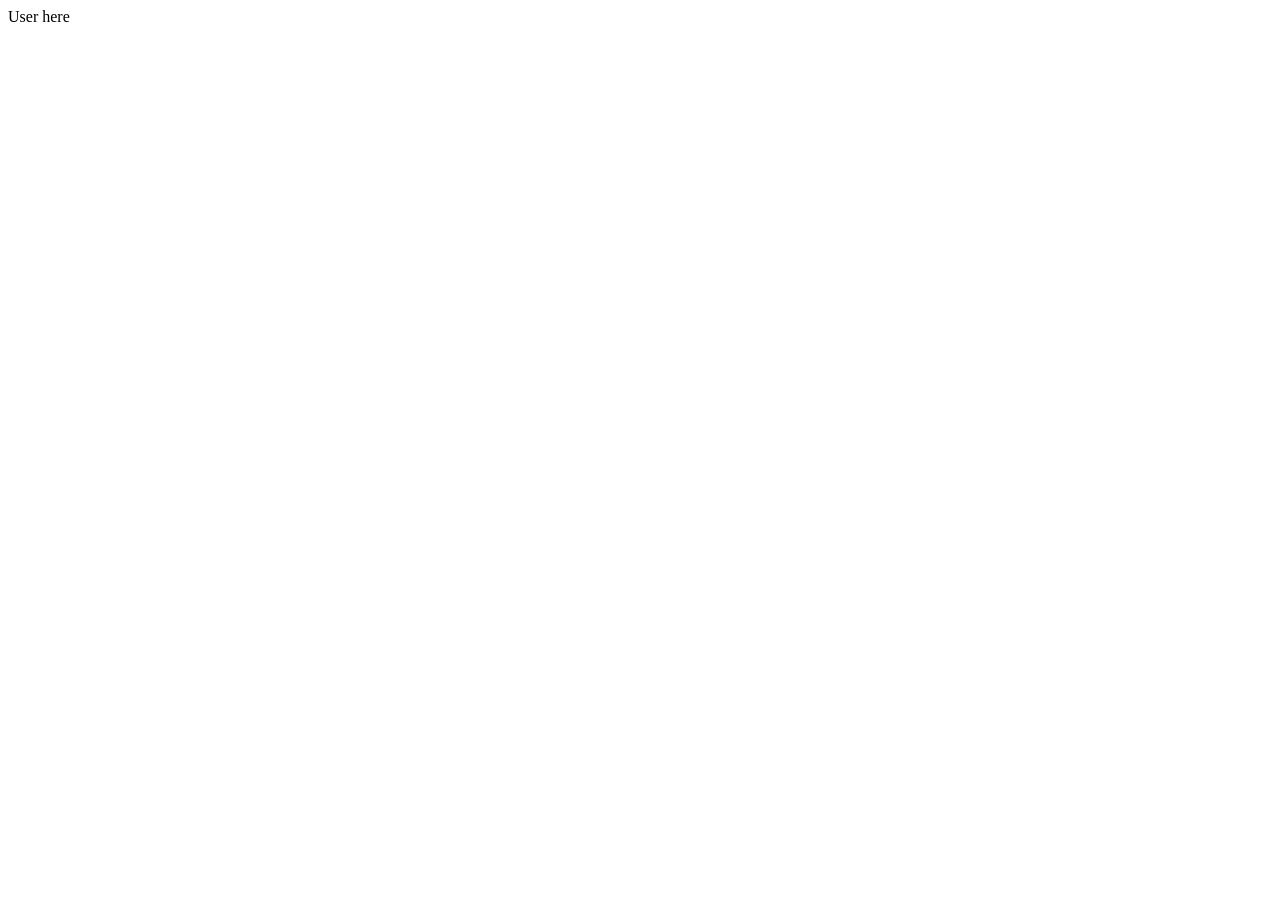
==== Expense Tracker/userDashboard.html @ 318ba497 "create a login and create account with validations" ====
<!DOCTYPE html>
<html lang="en">
<head>
    <meta charset="UTF-8">
    <meta name="viewport" content="width=device-width, initial-scale=1.0">
    <title>Document</title>
</head>
<body>
    User here
</body>
</html>
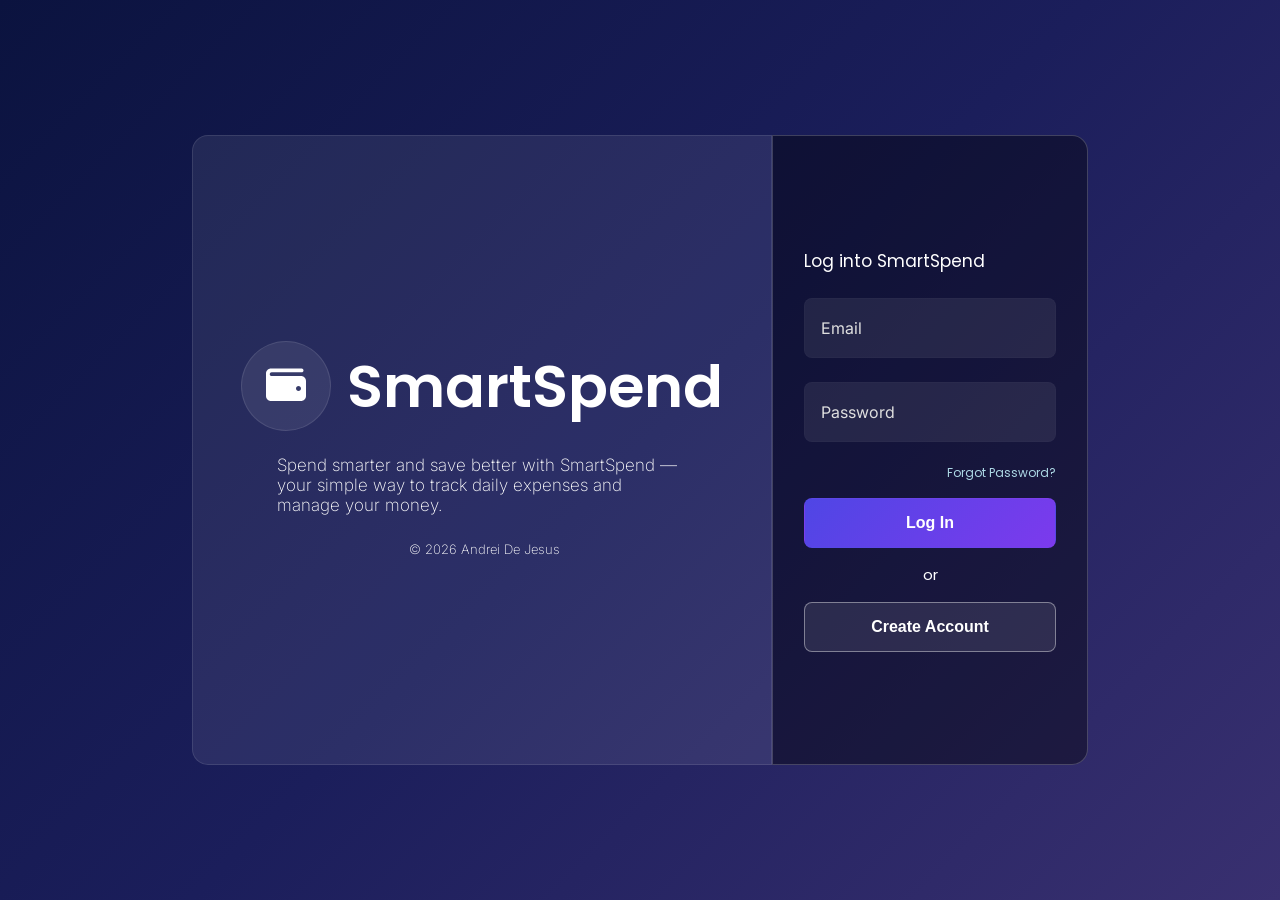
==== commit 78bf9ebd: "make header username interactive when you login, to show your name" ====
--- a/Expense Tracker/userDashboard.html
+++ b/Expense Tracker/userDashboard.html
@@ -3,9 +3,47 @@
 <head>
     <meta charset="UTF-8">
     <meta name="viewport" content="width=device-width, initial-scale=1.0">
-    <title>Document</title>
+    <title>SmartSpend</title>
+    <link rel="stylesheet" href="style/main.css">
 </head>
 <body>
-    User here
+    <header>
+        <nav>
+            <div class="logo-container">
+                <div class="logo">
+                    <a href="userDashboard.html" target="_self" title="SmartSpend Home"><img src="svg/wallet-logo.svg" alt="SmartSpend Logo"></a>
+                </div>
+                <div class="logo-text">
+                    <h3>SmartSpend</h3>
+                </div>
+                <div class="toggle">
+                    <button class="toggle-bar" id="toggle-bar"><img src="svg/bars.svg" alt="Toggle bar"></button>
+                </div>
+            </div>
+            <div class="user-container">
+                <div class="toggle-notif">
+                    <button class="toggle-bar" id="toggle-notif"><img src="svg/notif-bell.svg" alt="Toggle notification"></button>
+                </div>
+                <div class="user-logo">
+                    <h3 id="user-logo-text"></h3>
+                </div>
+                <div class="user-name">
+                    <p id="user-name"></p>
+                </div>
+            </div>
+        </nav>
+    </header>
+
+    <aside class="side-bar">
+
+    </aside>
+
+    <main>
+        <section>
+            haha
+        </section>
+    </main>
+
+    <script src="script/userDashbaord.js" type="module"></script>
 </body>
 </html>
--- a/Expense Tracker/style/main.css
+++ b/Expense Tracker/style/main.css
@@ -0,0 +1,134 @@
+@import url('https://fonts.googleapis.com/css2?family=Inter:ital,opsz,wght@0,14..32,100..900;1,14..32,100..900&family=Outfit:wght@100..900&family=Poppins:ital,wght@0,100;0,200;0,300;0,400;0,500;0,600;0,700;0,800;0,900;1,100;1,200;1,300;1,400;1,500;1,600;1,700;1,800;1,900&display=swap');
+
+*{
+    margin: 0;
+    padding: 0;
+    box-sizing: border-box;
+}
+
+body{
+    background-color: rgba(230, 230, 230, 0.601);
+    font-family: 'Inter', sans-serif;
+    margin: 0;
+    padding-top: 65px;
+    padding-left: 240px;
+    height: 200vh;
+}
+
+header{
+    position: fixed;
+    top: 0;
+    left: 0;
+    right: 0;
+    height: 65px;
+    z-index: 1000;
+    background-color: #ffffff;
+    border-bottom: 1px solid rgb(203, 203, 203);
+    display: flex;
+    justify-content: center;
+    align-items: center;
+}
+
+nav{
+    display: flex;
+    justify-content: space-between;
+    width: 97%;
+    height: 60px;
+}
+
+.logo-container{
+    display: flex;
+    .logo{
+        display: flex;
+        justify-content: center;
+        align-items: center;
+        width: 65px;
+        cursor: pointer;
+        img{
+            width: 35px;
+            height: 35px;
+        }
+    }
+    .logo-text{
+        display: flex;
+        justify-content: center;
+        align-items: center;
+        padding-right: 1em;
+        h3{
+            font-family: 'Poppins';
+            font-weight: 600;
+        }
+    }
+    .toggle{
+        display: flex;
+        justify-content: center;
+        align-items: center;
+        width: 60px;
+        margin-left: 3em;
+        .toggle-bar{
+            cursor: pointer;
+            background-color: white;
+            border: none;
+        }
+        img{
+            width: 30px;
+        }
+    }
+}
+
+.user-container{
+    display: flex;
+    align-items: center;
+    justify-content: flex-end;
+    column-gap: 1em;
+    padding-right: 2em;
+    .user-logo{
+        display: flex;
+        align-items: center;
+        justify-content: center;
+        color: white;
+        background-color: #5B21B6;
+        border-radius: 50%;
+        width: 48px;
+        height: 48px;
+        cursor: pointer;
+        h3{
+            font-family: 'Poppins';
+            font-weight: 600;
+        }
+    }
+    .toggle-notif{
+        display: flex;
+        justify-content: center;
+        align-items: center;
+        width: 60px;
+        .toggle-bar{
+            cursor: pointer;
+            background-color: white;
+            border: none;
+        }
+        img{
+            width: 30px;
+        }
+    }
+    .user-name{
+        p{
+            font-size: 14px;
+        }
+    }
+}
+
+.side-bar{
+    position: fixed;
+    top: 65px;
+    left: 0;
+    bottom: 0;
+    z-index: 1000;
+    width: 230px;
+    border-right: 1px solid rgb(203, 203, 203);
+    background-color: #ffffff;
+}
+
+section{
+    border-left: 1px solid red;
+}
